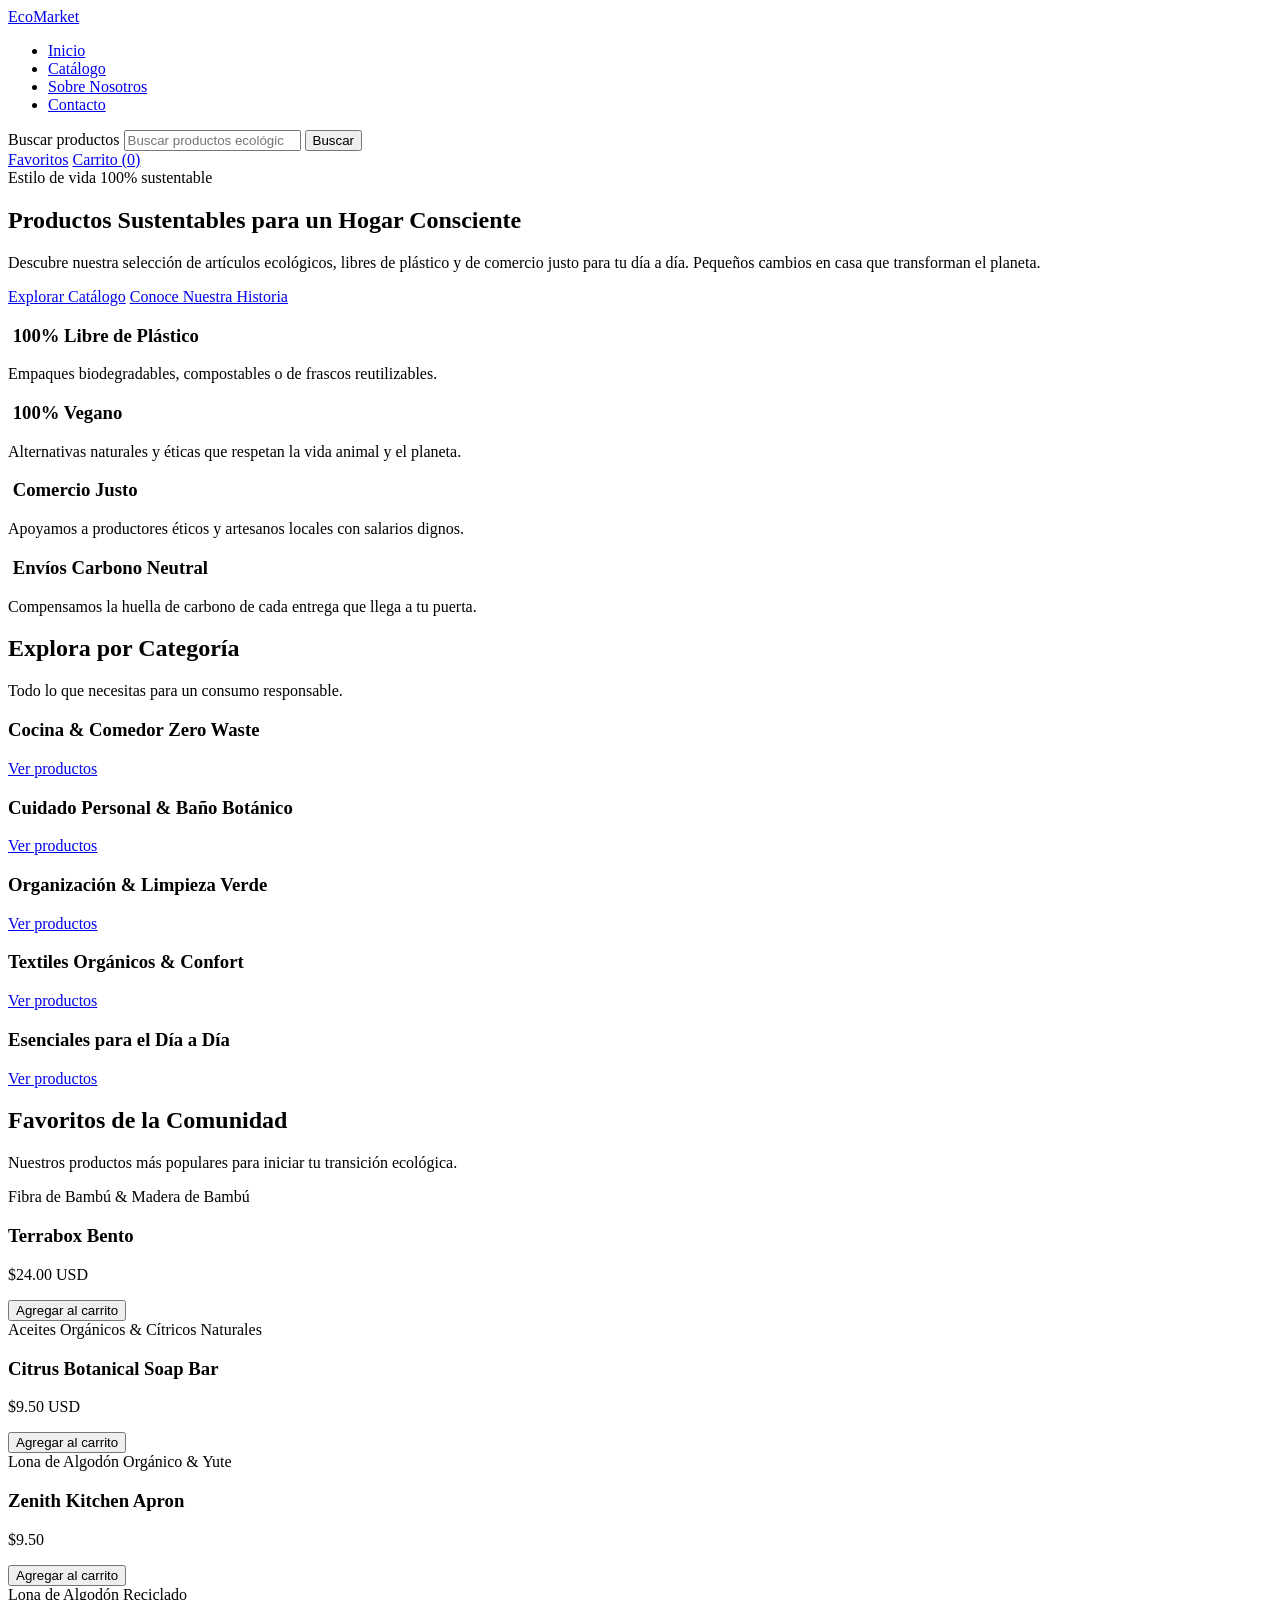
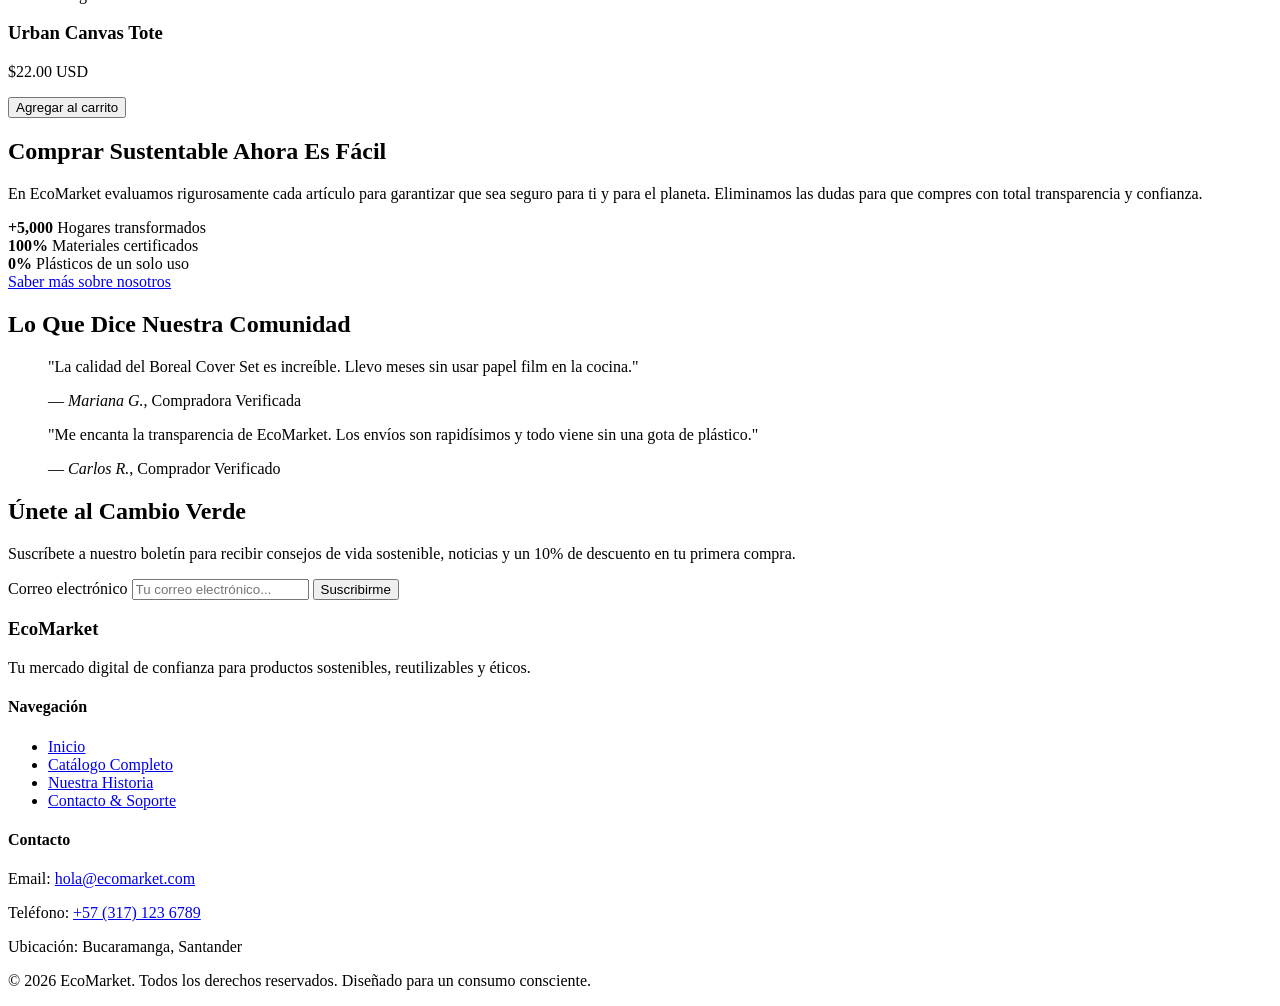
==== index.html @ df239c24 "feat: :sparkles: Estructura base de index Organización de la infromación dentro de la pagina princip" ====
<!DOCTYPE html>
<html lang="es">
<head>
  <meta charset="UTF-8">
  <meta name="viewport" content="width=device-width, initial-scale=1.0">
  <title>EcoMarket | Mercado Digital de Productos Sustentables</title>
</head>
<body>

  <header>
    <a href="#" class="logo">EcoMarket</a>
    
    <nav aria-label="Navegación principal">
      <ul>
        <li><a href="index.html">Inicio</a></li>
        <li><a href="../EcoMarket/views/productos.html">Catálogo</a></li>
        <li><a href="../EcoMarket/views/sobre-nosotros.html">Sobre Nosotros</a></li>
        <li><a href="../EcoMarket/views/contacto.html">Contacto</a></li>
      </ul>
    </nav>


    <form role="search" action="/buscar" method="get">
      <label for="search-input" class="visually-hidden">Buscar productos</label>
      <input 
        type="search" 
        id="search-input" 
        name="q" 
        placeholder="Buscar productos ecológicos, materiales, marcas..." 
        required
      >
      <button type="submit">Buscar</button>
    </form>


    <div class="user-actions">
      <a href="#favoritos">Favoritos</a>
      <a href="#carrito" aria-label="Carrito de compras con 0 artículos">Carrito (0)</a>
    </div>
  </header>


  <main id="inicio">

    <section class="hero">
      <span class="badge">Estilo de vida 100% sustentable</span>
      <h1>Productos Sustentables para un Hogar Consciente</h1>
      <p>
        Descubre nuestra selección de artículos ecológicos, libres de plástico y de comercio justo para tu día a día. 
        Pequeños cambios en casa que transforman el planeta.
      </p>
      <div class="hero-buttons">
        <a href="../EcoMarket/views/productos.html" class="btn btn-primary">Explorar Catálogo</a>
        <a href="../EcoMarket/views/sobre-nosotros.html" class="btn btn-secondary">Conoce Nuestra Historia</a>
      </div>
    </section>

    <section class="benefits" aria-label="Beneficios Ecológicos">
      <div class="benefit-item">
        <h3>
            <img src="../EcoMarket/img/icons/boton1.svg" alt="" class="icon">
            100% Libre de Plástico
        </h3>
        <p>Empaques biodegradables, compostables o de frascos reutilizables.</p>
      </div>

        <h3>
            <img src="../EcoMarket/img/icons/boton2.svg" alt="" class="icon">
            100% Vegano
        </h3>
        <p>Alternativas naturales y éticas que respetan la vida animal y el planeta.</p>
      </div>

      <div class="benefit-item">
        <h3>
            <img src="../EcoMarket/img/icons/boton3.svg" alt="" class="icon">
            Comercio Justo
        </h3>
        <p>Apoyamos a productores éticos y artesanos locales con salarios dignos.</p>
      </div>

      <div class="benefit-item">
        <h3>
            <img src="../EcoMarket/img/icons/boton4.svg" alt="" class="icon">
            Envíos Carbono Neutral
        </h3>
        <p>Compensamos la huella de carbono de cada entrega que llega a tu puerta.</p>
      </div>

    </section>


    <section id="catalogo" class="categories">
      <h2>Explora por Categoría</h2>
      <p>Todo lo que necesitas para un consumo responsable.</p>
      
      <div class="category-grid">
        <article class="category-card">
          <h3>Cocina &amp; Comedor Zero Waste</h3>
          <a href="#cocina">Ver productos</a>
        </article>

        <article class="category-card">
          <h3>Cuidado Personal &amp; Baño Botánico</h3>
          <a href="#cuidado-personal">Ver productos</a>
        </article>

        <article class="category-card">
          <h3>Organización &amp; Limpieza Verde</h3>
          <a href="#limpieza">Ver productos</a>
        </article>

        <article class="category-card">
          <h3>Textiles Orgánicos &amp; Confort</h3>
          <a href="#textiles">Ver productos</a>
        </article>

        <article class="category-card">
          <h3>Esenciales para el Día a Día</h3>
          <a href="#esenciales">Ver productos</a>
        </article>
      </div>
    </section>


    <section class="featured-products">
      <h2>Favoritos de la Comunidad</h2>
      <p>Nuestros productos más populares para iniciar tu transición ecológica.</p>

      <div class="product-grid">
        <!-- Producto 1 -->
        <article class="product-card">
          <span class="product-badge">Fibra de Bambú &amp; Madera de Bambú</span>
          <h3>Terrabox Bento</h3>
          <p class="price">$24.00 USD</p>
          <button type="button">Agregar al carrito</button>
        </article>

        <!-- Producto 2 -->
        <article class="product-card">
          <span class="product-badge">Aceites Orgánicos &amp; Cítricos Naturales</span>
          <h3>Citrus Botanical Soap Bar</h3>
          <p class="price">$9.50 USD</p>
          <button type="button">Agregar al carrito</button>
        </article>

        <!-- Producto 3 -->
        <article class="product-card">
          <span class="product-badge">Lona de Algodón Orgánico &amp; Yute</span>
          <h3>Zenith Kitchen Apron</h3>
          <p class="price">$9.50</p>
          <button type="button">Agregar al carrito</button>
        </article>

        <!-- Producto 4 -->
        <article class="product-card">
          <span class="product-badge">Lona de Algodón Reciclado</span>
          <h3>Urban Canvas Tote</h3>
          <p class="price">$22.00 USD</p>
          <button type="button">Agregar al carrito</button>
        </article>
      </div>
    </section>


    <section id="sobre-nosotros" class="about-brand">
      <h2>Comprar Sustentable Ahora Es Fácil</h2>
      <p>
        En EcoMarket evaluamos rigurosamente cada artículo para garantizar que sea seguro para ti y para el planeta. 
        Eliminamos las dudas para que compres con total transparencia y confianza.
      </p>

      <div class="stats-grid">
        <div class="stat-item">
          <strong class="stat-number">+5,000</strong>
          <span class="stat-label">Hogares transformados</span>
        </div>
        <div class="stat-item">
          <strong class="stat-number">100%</strong>
          <span class="stat-label">Materiales certificados</span>
        </div>
        <div class="stat-item">
          <strong class="stat-number">0%</strong>
          <span class="stat-label">Plásticos de un solo uso</span>
        </div>
      </div>

      <a href="#historia-completa" class="btn">Saber más sobre nosotros</a>
    </section>


    <section class="testimonials">
      <h2>Lo Que Dice Nuestra Comunidad</h2>

      <div class="testimonials-grid">
        <blockquote class="testimonial-card">
          <p>"La calidad del Boreal Cover Set es increíble. Llevo meses sin usar papel film en la cocina."</p>
          <footer>— <cite>Mariana G.</cite>, Compradora Verificada</footer>
        </blockquote>

        <blockquote class="testimonial-card">
          <p>"Me encanta la transparencia de EcoMarket. Los envíos son rapidísimos y todo viene sin una gota de plástico."</p>
          <footer>— <cite>Carlos R.</cite>, Comprador Verificado</footer>
        </blockquote>
      </div>
    </section>


    <section class="newsletter">
      <h2>Únete al Cambio Verde</h2>
      <p>Suscríbete a nuestro boletín para recibir consejos de vida sostenible, noticias y un 10% de descuento en tu primera compra.</p>

      <form action="/subscribe" method="post">
        <label for="newsletter-email" class="visually-hidden">Correo electrónico</label>
        <input 
          type="email" 
          id="newsletter-email" 
          name="email" 
          placeholder="Tu correo electrónico..." 
          required
        >
        <button type="submit">Suscribirme</button>
      </form>
    </section>

  </main>


  <footer id="contacto">
    <div class="footer-columns">
      

      <div class="footer-col">
        <h3>EcoMarket</h3>
        <p>Tu mercado digital de confianza para productos sostenibles, reutilizables y éticos.</p>
      </div>


      <div class="footer-col">
        <h4>Navegación</h4>
        <ul>
          <li><a href="index.html">Inicio</a></li>
          <li><a href="../EcoMarket/views/productos.html">Catálogo Completo</a></li>
          <li><a href="../EcoMarket/views/sobre-nosotros.html">Nuestra Historia</a></li>
          <li><a href="../EcoMarket/views/contacto.html">Contacto &amp; Soporte</a></li>
        </ul>
      </div>


      <div class="footer-col">
        <h4>Contacto</h4>
        <p>Email: <a href="mailto:hola@ecomarket.com">hola@ecomarket.com</a></p>
        <p>Teléfono: <a href="tel:+525512345678">+57 (317) 123 6789</a></p>
        <p>Ubicación: Bucaramanga, Santander</p>
      </div>

    </div>

    <div class="footer-bottom">
      <p>&copy; 2026 EcoMarket. Todos los derechos reservados. Diseñado para un consumo consciente.</p>
    </div>
  </footer>

</body>
</html>
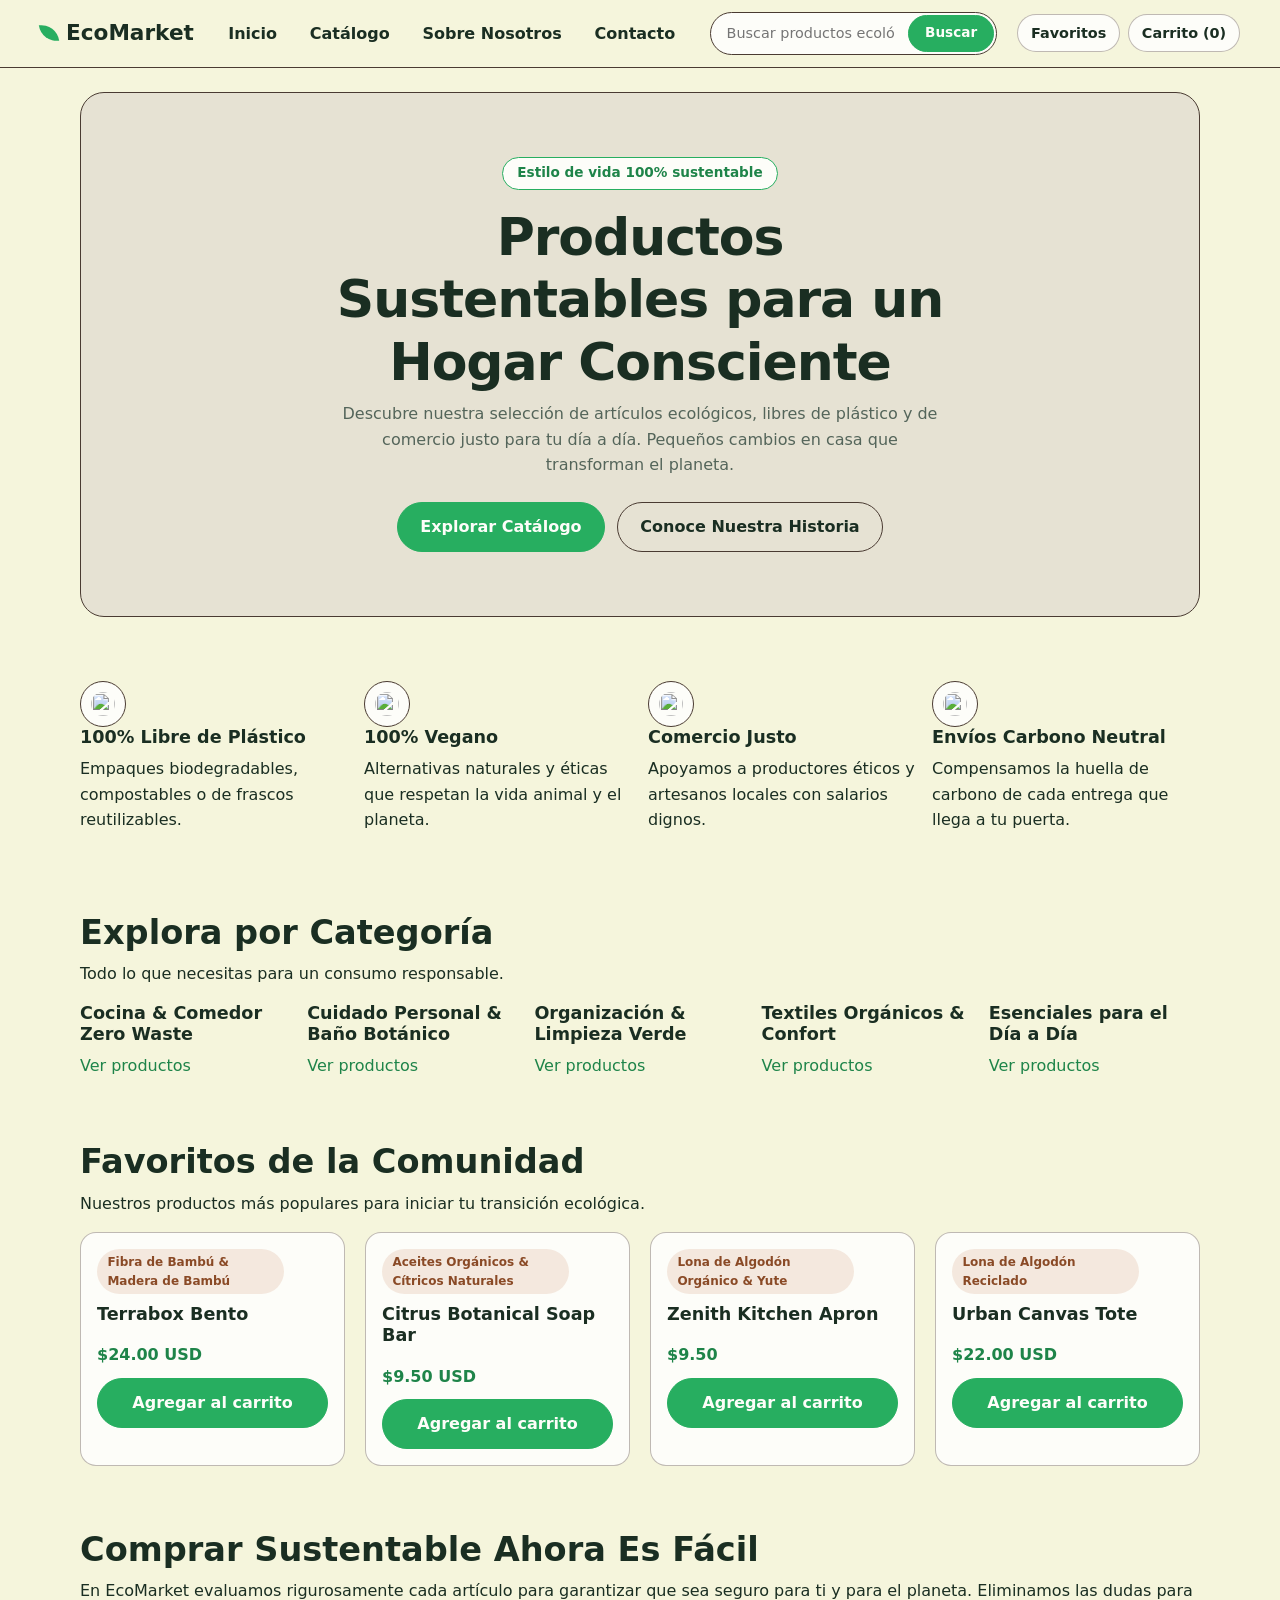
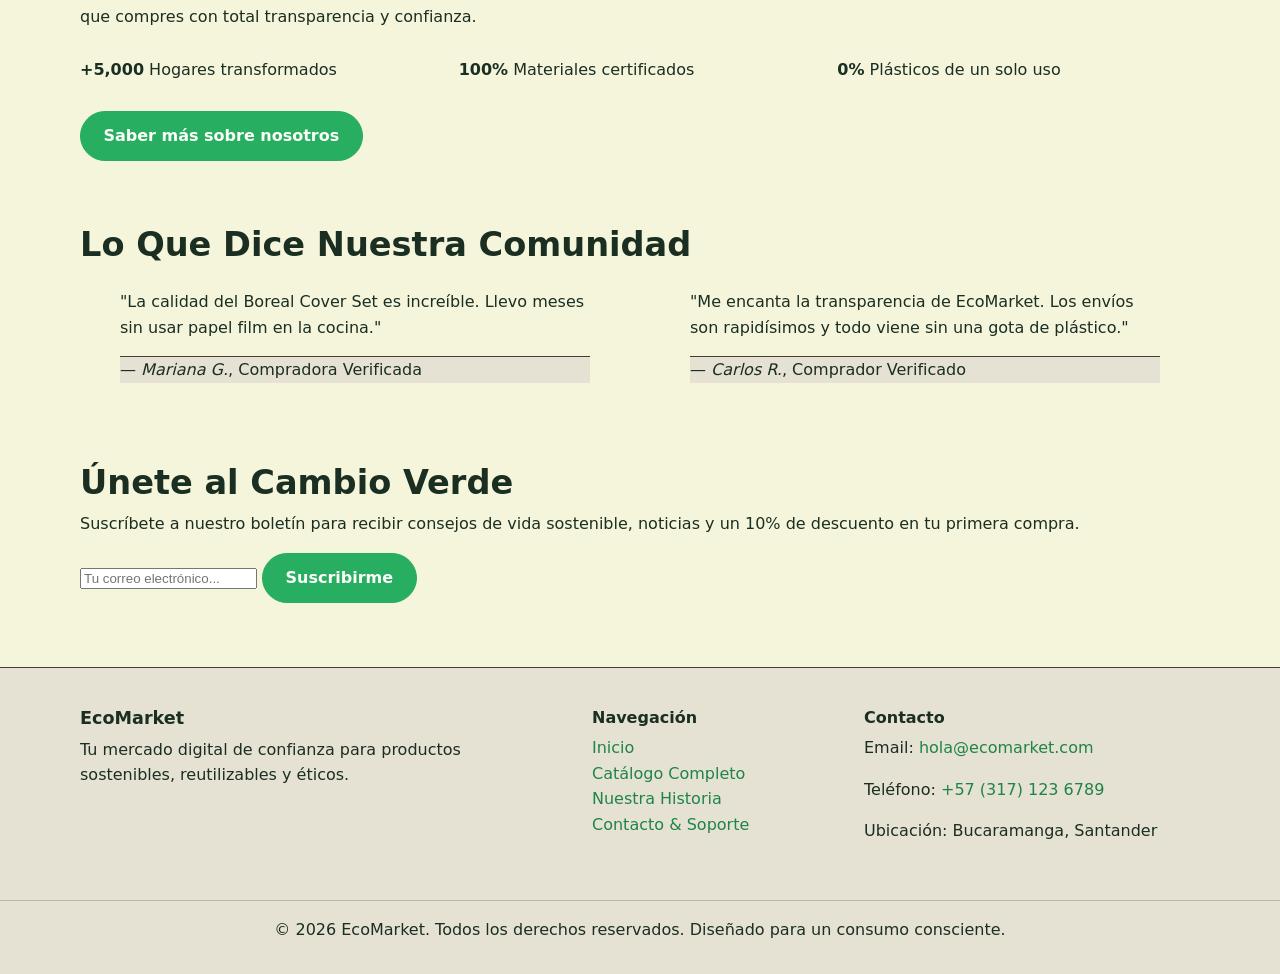
==== commit f92a71b2: "feat: :art: Estilo base de los css" ====
--- a/index.html
+++ b/index.html
@@ -4,6 +4,10 @@
   <meta charset="UTF-8">
   <meta name="viewport" content="width=device-width, initial-scale=1.0">
   <title>EcoMarket | Mercado Digital de Productos Sustentables</title>
+  <link rel="stylesheet" href="css/main.css">
+  <link rel="stylesheet" href="css/components.css">
+  <link rel="stylesheet" href="css/layout.css">
+  <link rel="stylesheet" href="css/animations.css">
 </head>
 <body>
 
@@ -34,8 +38,8 @@
 
 
     <div class="user-actions">
-      <a href="#favoritos">Favoritos</a>
-      <a href="#carrito" aria-label="Carrito de compras con 0 artículos">Carrito (0)</a>
+      <a href="../EcoMarket/img/icons/heart.svg">Favoritos</a>
+      <a href="../EcoMarket/img/icons/cart.svg" aria-label="Carrito de compras con 0 artículos">Carrito (0)</a>
     </div>
   </header>
 
@@ -64,6 +68,7 @@
         <p>Empaques biodegradables, compostables o de frascos reutilizables.</p>
       </div>
 
+      <div class="benefit-item">
         <h3>
             <img src="../EcoMarket/img/icons/boton2.svg" alt="" class="icon">
             100% Vegano
--- a/css/main.css
+++ b/css/main.css
@@ -0,0 +1,99 @@
+/* ==========================================================================
+   EcoMarket — main.css (Variables, reset y reglas globales por página)
+   ========================================================================== */
+
+:root {
+  --green: #27ae60;
+  --green-dark: #1e8449;
+  --emerald: #2ecc71;
+  --bg: #f5f5dc;
+  --card: #fdfdf9;
+  --sand: #e6e2d3;
+  --terracotta: #c06c3d;
+  --terracotta-ink: #8a4a26;
+  --cacao: #4a3b32;
+  --ink: #1a2e22;
+  --muted: #54655a;
+
+  --line: 1.5px solid rgba(74, 59, 50, 0.35);
+  --line-strong: 1.5px solid var(--cacao);
+  --radius: 16px;
+  --radius-lg: 24px;
+  --gutter: clamp(1rem, 4vw, 2.5rem);
+  --maxw: 1200px;
+}
+
+*, *::before, *::after { box-sizing: border-box; }
+
+body {
+  margin: 0;
+  background: var(--bg);
+  color: var(--ink);
+  font-family: "Nunito", "Segoe UI", system-ui, -apple-system, sans-serif;
+  font-size: 1rem;
+  line-height: 1.6;
+  -webkit-font-smoothing: antialiased;
+}
+
+img { max-width: 100%; height: auto; display: block; }
+
+h1, h2, h3, h4 { margin: 0 0 0.5rem; line-height: 1.2; font-weight: 800; color: var(--ink); }
+h1 { font-size: clamp(2rem, 5vw, 3.25rem); letter-spacing: -0.02em; }
+h2 { font-size: clamp(1.5rem, 3vw, 2.1rem); }
+h3 { font-size: 1.1rem; }
+h4 { font-size: 1rem; }
+
+p { margin: 0 0 1rem; }
+ul { margin: 0; padding: 0; list-style: none; }
+
+a { color: var(--green-dark); text-decoration: none; }
+a:hover { color: var(--ink); }
+
+:focus-visible {
+  outline: 3px solid var(--green-dark);
+  outline-offset: 2px;
+}
+
+.visually-hidden {
+  position: absolute !important;
+  width: 1px; height: 1px;
+  margin: -1px; padding: 0;
+  overflow: hidden;
+  clip: rect(0 0 0 0);
+  white-space: nowrap;
+  border: 0;
+}
+
+/* Reglas por vista mediante :has() */
+main:has(.hero) .hero h1 { max-width: 18ch; margin-inline: auto; }
+main:has(.catalog-container) .hero-catalog { padding-block: clamp(1.75rem, 4vw, 3rem); text-align: left; }
+main:has(.catalog-container) .hero-catalog p { margin-inline: 0; }
+main:has(.hero-about) .hero-about h1 { max-width: 20ch; margin-inline: auto; }
+
+main:has(.contact-form-section) {
+  display: grid;
+  grid-template-columns: minmax(0, 1.1fr) minmax(0, 0.9fr);
+  grid-template-areas:
+    "hero hero"
+    "form info"
+    "faq  faq";
+  column-gap: clamp(1.5rem, 4vw, 3rem);
+  row-gap: clamp(2.5rem, 6vw, 4rem);
+  align-items: start;
+}
+main:has(.contact-form-section) > .hero-contact { grid-area: hero; }
+main:has(.contact-form-section) > .contact-form-section { grid-area: form; text-align: left; margin: 0; max-width: none; }
+main:has(.contact-form-section) > .contact-channels { grid-area: info; }
+main:has(.contact-form-section) > .faq-section { grid-area: faq; }
+main:has(.contact-form-section) .channels-grid { grid-template-columns: 1fr; }
+
+@media (max-width: 900px) {
+  main:has(.contact-form-section) {
+    grid-template-columns: minmax(0, 1fr);
+    grid-template-areas:
+      "hero"
+      "form"
+      "info"
+      "faq";
+  }
+}
--- a/css/components.css
+++ b/css/components.css
@@ -0,0 +1,249 @@
+/* ==========================================================================
+   EcoMarket — components.css (Componentes, tarjetas, imágenes e iconos)
+   ========================================================================== */
+
+/* Íconos circulares */
+.icon {
+  box-sizing: content-box;
+  width: 24px;
+  height: 24px;
+  padding: 10px;
+  border: var(--line-strong);
+  border-radius: 50%;
+  background: var(--card);
+  flex-shrink: 0;
+  object-fit: contain;
+}
+
+/* Botones y Badges */
+.btn,
+.btn-add,
+.product-card > button:not(.favorite-btn),
+form button[type="submit"] {
+  display: inline-flex;
+  align-items: center;
+  justify-content: center;
+  gap: 0.5rem;
+  padding: 0.7rem 1.4rem;
+  border: 1.5px solid var(--green);
+  border-radius: 999px;
+  background: var(--green);
+  color: var(--card);
+  font: inherit;
+  font-weight: 700;
+  cursor: pointer;
+}
+
+.btn:hover,
+.btn-add:hover,
+.product-card > button:not(.favorite-btn):hover,
+form button[type="submit"]:hover {
+  background: var(--green-dark);
+  border-color: var(--green-dark);
+  color: var(--card);
+}
+
+.btn-secondary {
+  background: transparent;
+  border: var(--line-strong);
+  color: var(--ink);
+}
+.btn-secondary:hover {
+  background: var(--sand);
+  border-color: var(--cacao);
+}
+
+.badge {
+  display: inline-block;
+  margin-bottom: 1rem;
+  padding: 0.3rem 0.9rem;
+  border: 1.5px solid var(--green);
+  border-radius: 999px;
+  background: var(--card);
+  color: var(--green-dark);
+  font-size: 0.85rem;
+  font-weight: 700;
+}
+
+/* Header */
+header {
+  position: sticky;
+  top: 0;
+  z-index: 50;
+  display: flex;
+  align-items: center;
+  gap: 1.25rem;
+  padding: 0.75rem var(--gutter);
+  background: var(--bg);
+  border-bottom: var(--line-strong);
+}
+
+.logo {
+  display: inline-flex;
+  align-items: center;
+  gap: 0.5rem;
+  font-size: 1.35rem;
+  font-weight: 800;
+  color: var(--ink);
+}
+.logo::before {
+  content: "";
+  width: 18px;
+  height: 18px;
+  background: var(--green);
+  border-radius: 0 100% 0 100%;
+  transform: rotate(-8deg);
+}
+
+nav ul { display: flex; gap: 0.25rem; }
+nav a {
+  display: block;
+  padding: 0.4rem 0.9rem;
+  border-radius: 999px;
+  color: var(--ink);
+  font-weight: 600;
+  white-space: nowrap;
+}
+nav a:hover { background: var(--sand); }
+
+header form[role="search"] {
+  display: flex;
+  flex: 1;
+  max-width: 380px;
+  margin-left: auto;
+  position: relative;
+}
+header form[role="search"] input {
+  width: 100%;
+  padding: 0.55rem 5.5rem 0.55rem 1rem;
+  border: var(--line-strong);
+  border-radius: 999px;
+  background: var(--card);
+  color: var(--ink);
+  font: inherit;
+  font-size: 0.9rem;
+}
+header form[role="search"] button {
+  position: absolute;
+  top: 3px; right: 3px; bottom: 3px;
+  padding: 0 1rem;
+  font-size: 0.85rem;
+}
+
+.user-actions { display: flex; align-items: center; gap: 0.5rem; }
+.user-actions a {
+  padding: 0.4rem 0.8rem;
+  border: var(--line);
+  border-radius: 999px;
+  background: var(--card);
+  color: var(--ink);
+  font-size: 0.9rem;
+  font-weight: 700;
+  white-space: nowrap;
+}
+
+/* Heros */
+.hero, .hero-contact, .hero-about, .hero-catalog {
+  padding: clamp(2.5rem, 7vw, 4rem) clamp(1.25rem, 5vw, 3rem);
+  text-align: center;
+  background-color: var(--sand);
+  border: var(--line-strong);
+  border-radius: var(--radius-lg);
+}
+.hero p, .hero-contact p, .hero-about p, .hero-catalog p {
+  max-width: 60ch;
+  margin-inline: auto;
+  color: var(--muted);
+}
+
+/* Tarjetas de Producto */
+.product-card {
+  position: relative;
+  display: flex;
+  flex-direction: column;
+  gap: 0.6rem;
+  padding: 1rem;
+  background: var(--card);
+  border: var(--line);
+  border-radius: var(--radius);
+}
+.product-card:hover { border-color: var(--cacao); }
+
+.product-badge {
+  align-self: flex-start;
+  max-width: calc(100% - 2.75rem);
+  padding: 0.2rem 0.65rem;
+  border-radius: 999px;
+  background: rgba(192, 108, 61, 0.14);
+  color: var(--terracotta-ink);
+  font-size: 0.75rem;
+  font-weight: 700;
+}
+
+.price { margin: 0; font-weight: 800; color: var(--green-dark); }
+
+.product-img-wrapper {
+  aspect-ratio: 1 / 1;
+  overflow: hidden;
+  background: var(--sand);
+  border: var(--line);
+  border-radius: 12px;
+}
+.product-img-wrapper img { width: 100%; height: 100%; object-fit: cover; }
+
+.product-card-footer {
+  display: flex;
+  align-items: center;
+  justify-content: space-between;
+  gap: 0.5rem;
+  margin-top: auto;
+}
+
+.favorite-btn {
+  position: absolute;
+  top: 0.75rem; right: 0.75rem;
+  z-index: 2;
+  display: grid;
+  place-items: center;
+  width: 36px; height: 36px;
+  padding: 0;
+  background: var(--card);
+  border: var(--line-strong);
+  border-radius: 50%;
+  cursor: pointer;
+}
+.favorite-btn img { width: 18px; height: 18px; }
+
+/* Filtros y Formularios */
+.filter-group {
+  padding: 1.1rem;
+  background: var(--card);
+  border: var(--line);
+  border-radius: var(--radius);
+}
+.filter-list { display: flex; flex-direction: column; gap: 0.5rem; }
+.filter-list label { display: flex; align-items: flex-start; gap: 0.6rem; font-size: 0.9rem; cursor: pointer; }
+
+.contact-form {
+  display: flex;
+  flex-direction: column;
+  gap: 1.1rem;
+  padding: clamp(1.25rem, 4vw, 2rem);
+  background: var(--card);
+  border: var(--line-strong);
+  border-radius: var(--radius-lg);
+}
+.form-group { display: flex; flex-direction: column; gap: 0.35rem; }
+.form-group input, .form-group select, .form-group textarea {
+  width: 100%;
+  padding: 0.7rem 1rem;
+  border: var(--line-strong);
+  border-radius: 12px;
+  background: var(--bg);
+  color: var(--ink);
+  font: inherit;
+}
+
+/* Footer */
+footer { background: var(--sand); border-top: var(--line-strong); }
+.footer-bottom { padding: 1rem var(--gutter); text-align: center; border-top: 1.5px solid rgba(74, 59, 50, 0.25); }
--- a/css/layout.css
+++ b/css/layout.css
@@ -0,0 +1,93 @@
+/* ==========================================================================
+   EcoMarket — layout.css (Estructura de cuadrículas y responsive)
+   ========================================================================== */
+
+main {
+  max-width: var(--maxw);
+  margin: 0 auto;
+  padding: 1.5rem var(--gutter) clamp(2.5rem, 6vw, 4rem);
+  display: flex;
+  flex-direction: column;
+  gap: clamp(2.5rem, 6vw, 4rem);
+}
+
+.hero-buttons, .cta-buttons {
+  display: flex;
+  flex-wrap: wrap;
+  justify-content: center;
+  gap: 0.75rem;
+  margin-top: 1.5rem;
+}
+
+.benefits, .pillars-grid {
+  display: grid;
+  grid-template-columns: repeat(4, 1fr);
+  gap: 1rem;
+}
+
+.category-grid {
+  display: grid;
+  grid-template-columns: repeat(auto-fit, minmax(190px, 1fr));
+  gap: 1rem;
+}
+
+.product-grid { display: grid; grid-template-columns: repeat(4, 1fr); gap: 1.25rem; }
+.products-grid { display: grid; grid-template-columns: repeat(auto-fill, minmax(220px, 1fr)); gap: 1.25rem; }
+
+.stats-grid { display: grid; grid-template-columns: repeat(3, 1fr); gap: 1rem; margin: 1.75rem 0; }
+.mission-vision-grid { display: grid; grid-template-columns: 1fr 1fr; gap: 1.25rem; }
+.testimonials-grid { display: grid; grid-template-columns: repeat(2, 1fr); gap: 1.25rem; }
+.channels-grid { display: grid; grid-template-columns: repeat(3, 1fr); gap: 1.25rem; }
+
+.catalog-container {
+  display: grid;
+  grid-template-columns: 270px 1fr;
+  gap: 2rem;
+  align-items: start;
+}
+
+.catalog-filters {
+  position: sticky;
+  top: 5.5rem;
+  display: flex;
+  flex-direction: column;
+  gap: 1rem;
+}
+
+.results-header {
+  display: flex;
+  align-items: center;
+  justify-content: space-between;
+  gap: 0.75rem;
+  margin-bottom: 1.25rem;
+}
+
+.footer-columns {
+  display: grid;
+  grid-template-columns: 2fr 1fr 1.4fr;
+  gap: 2rem;
+  max-width: var(--maxw);
+  margin: 0 auto;
+  padding: 2.5rem var(--gutter);
+}
+
+/* Breakpoints Responsive */
+@media (max-width: 1000px) {
+  .product-grid, .benefits, .pillars-grid { grid-template-columns: repeat(2, 1fr); }
+  .catalog-container { grid-template-columns: 1fr; }
+  .catalog-filters { position: static; }
+}
+
+@media (max-width: 768px) {
+  header { flex-wrap: wrap; }
+  header form[role="search"] { order: 3; flex: 1 1 100%; max-width: none; }
+  nav { order: 4; flex: 1 1 100%; overflow-x: auto; }
+  
+  .channels-grid, .mission-vision-grid, .testimonials-grid { grid-template-columns: 1fr; }
+  .footer-columns { grid-template-columns: 1fr; }
+}
+
+@media (max-width: 560px) {
+  .products-grid { grid-template-columns: repeat(2, 1fr); gap: 0.75rem; }
+  .stats-grid { grid-template-columns: 1fr; }
+}
--- a/css/animations.css
+++ b/css/animations.css
@@ -0,0 +1,18 @@
+/* ==========================================================================
+   EcoMarket — animations.css (Transiciones)
+   ========================================================================== */
+
+html { scroll-behavior: smooth; }
+
+.btn, .btn-add, .product-card, .category-card {
+  transition: background-color 0.15s ease, border-color 0.15s ease, transform 0.15s ease;
+}
+
+.product-card:hover {
+  transform: translateY(-2px);
+}
+
+@media (prefers-reduced-motion: reduce) {
+  html { scroll-behavior: auto; }
+  * { transition: none !important; }
+}
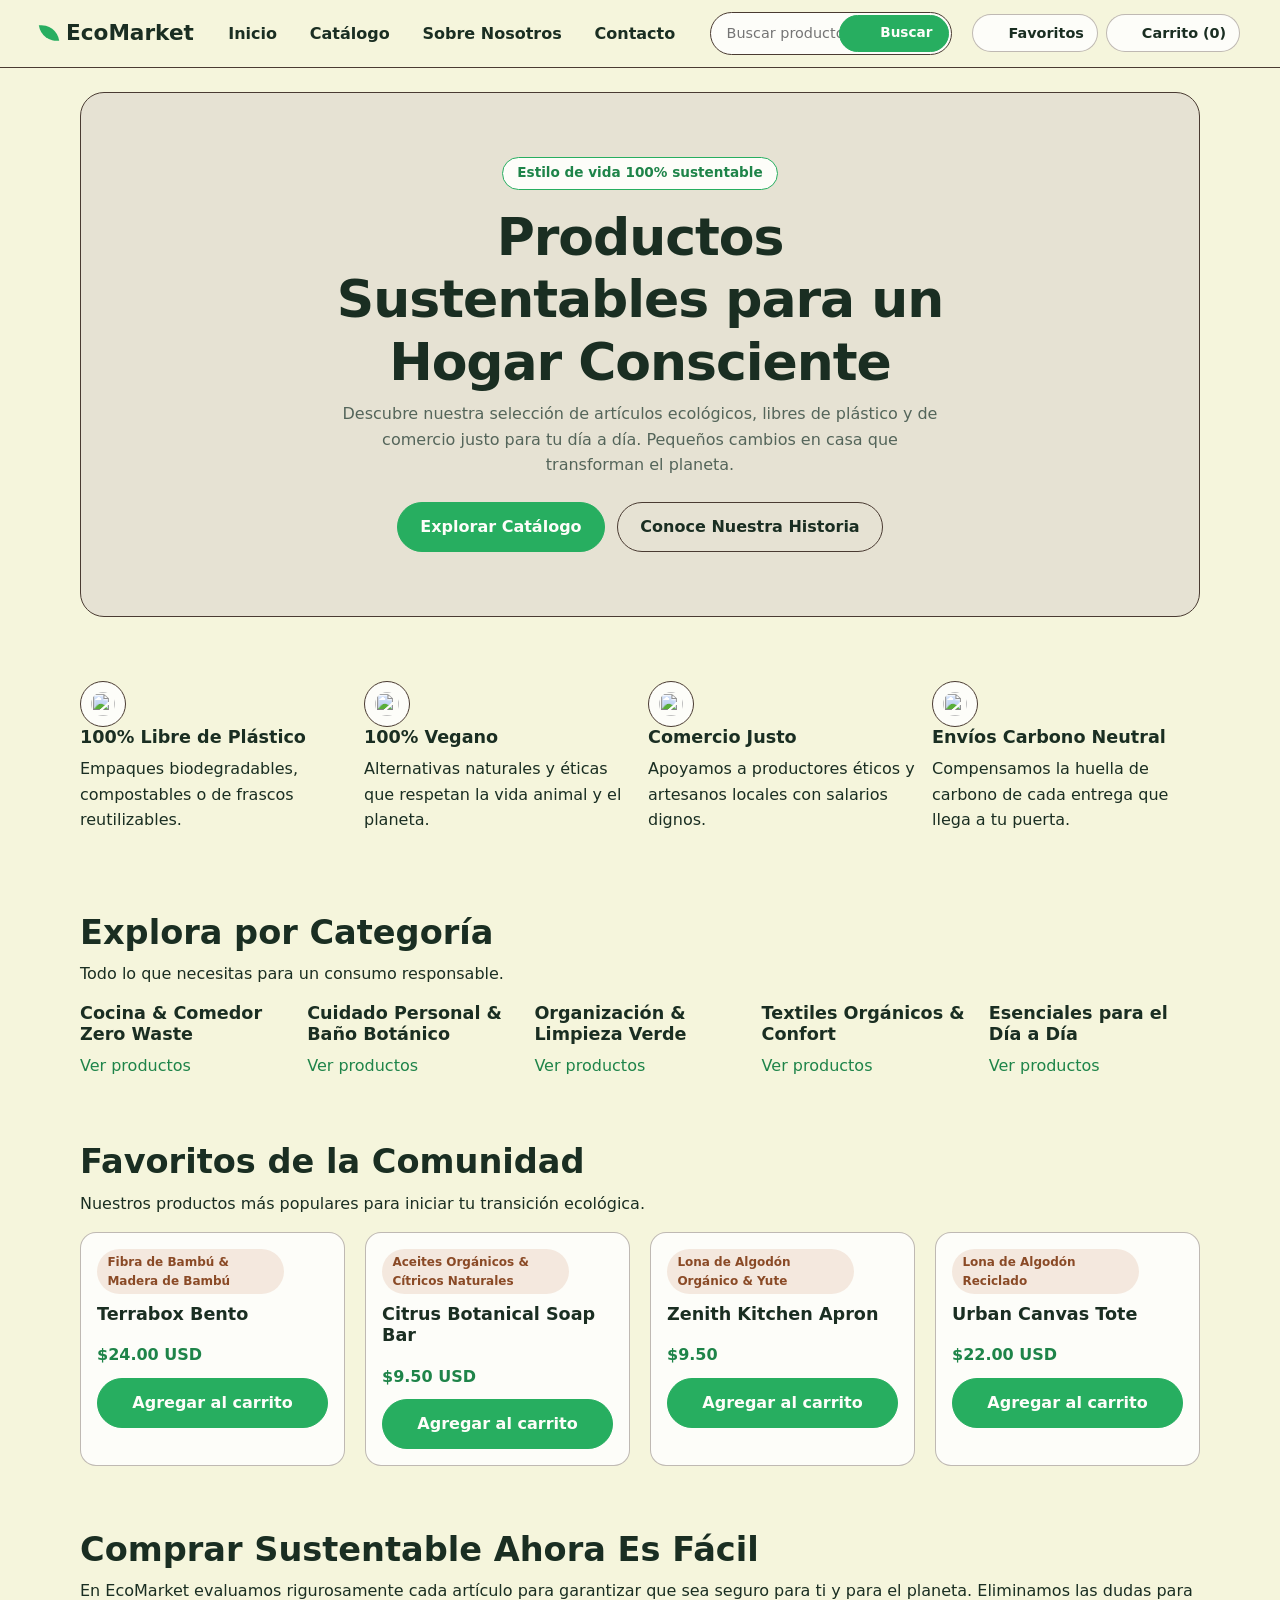
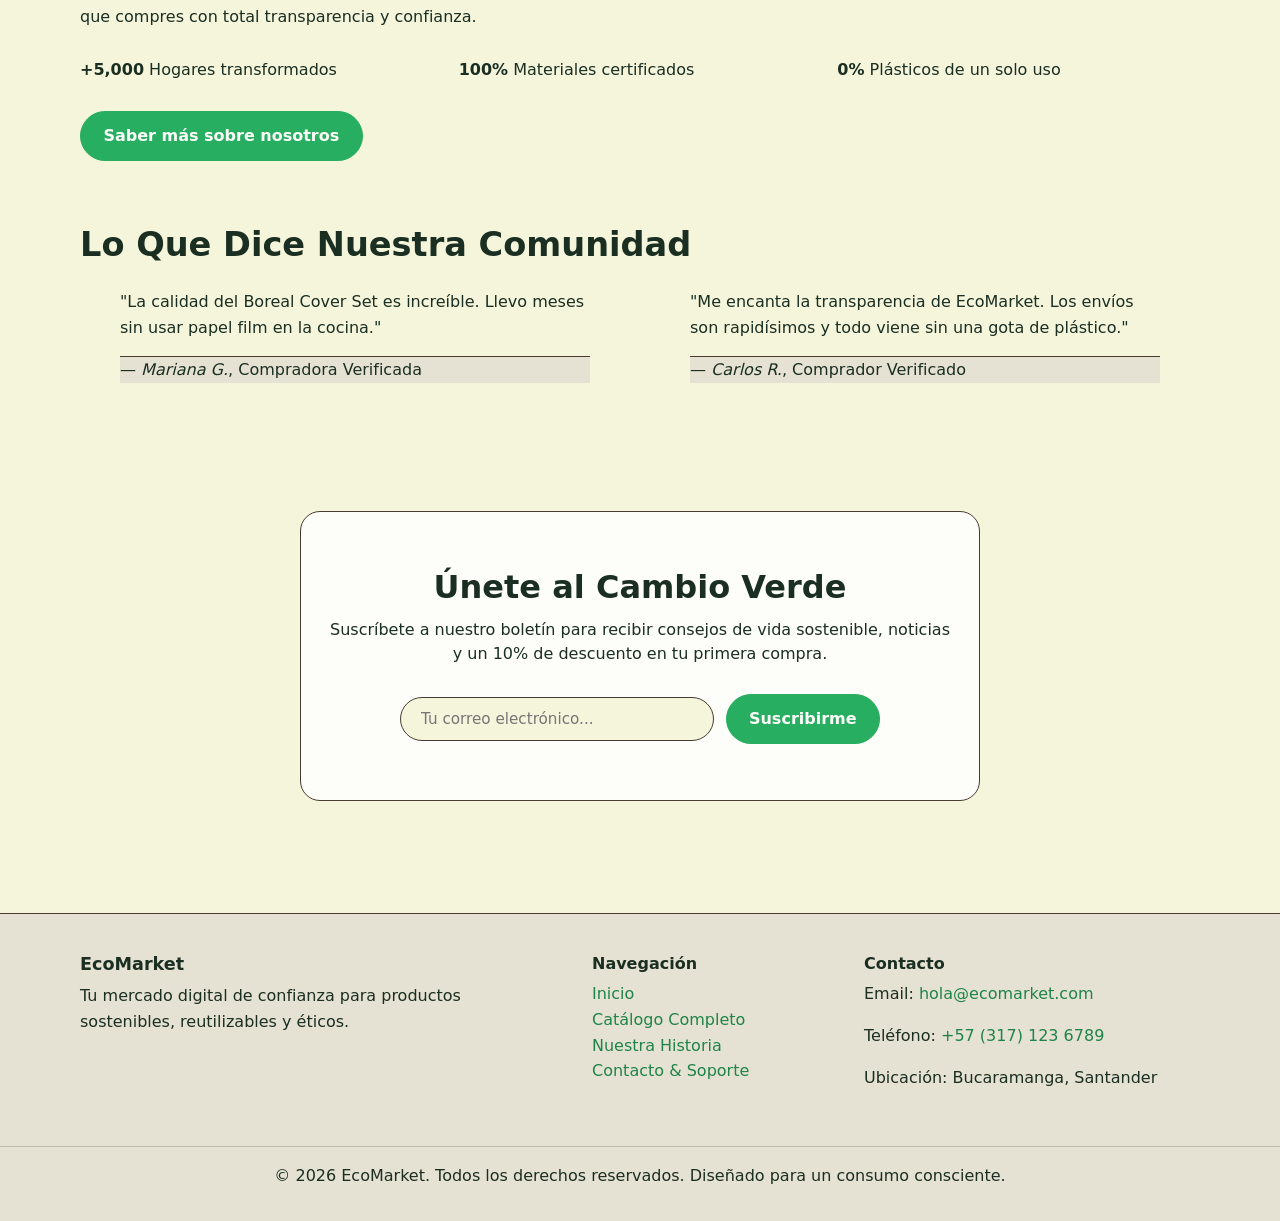
==== commit 0bb9deb7: "feat: :construction: Acomodando el html y sus clases para buena apliaccione en el CSS" ====
--- a/index.html
+++ b/index.html
@@ -24,24 +24,33 @@
     </nav>
 
 
-    <form role="search" action="/buscar" method="get">
-      <label for="search-input" class="visually-hidden">Buscar productos</label>
+<form role="search" action="..." method="get" class="header-search">
+    <div class="search-input-wrapper">
       <input 
         type="search" 
         id="search-input" 
         name="q" 
-        placeholder="Buscar productos ecológicos, materiales, marcas..." 
+        placeholder="Buscar productos ecológicos..." 
         required
       >
-      <button type="submit">Buscar</button>
-    </form>
-
-
-    <div class="user-actions">
-      <a href="../EcoMarket/img/icons/heart.svg">Favoritos</a>
-      <a href="../EcoMarket/img/icons/cart.svg" aria-label="Carrito de compras con 0 artículos">Carrito (0)</a>
+      <button type="submit" aria-label="Buscar">
+        <img src="../EcoMarket/img/icons/search.svg" alt="" class="btn-icon-sm">
+        <span>Buscar</span>
+      </button>
     </div>
-  </header>
+  </form>
+
+  <div class="user-actions">
+    <a href="#favoritos" class="user-btn">
+      <img src="../EcoMarket/img/icons/borderstar.svg" alt="" class="btn-icon-sm">
+      <span>Favoritos</span>
+    </a>
+    <a href="#carrito" class="user-btn" aria-label="Carrito de compras con 0 artículos">
+      <img src="../EcoMarket/img/icons/cart.svg" alt="" class="btn-icon-sm">
+      <span>Carrito (0)</span>
+    </a>
+  </div>
+</header>
 
 
   <main id="inicio">
@@ -211,22 +220,20 @@
     </section>
 
 
-    <section class="newsletter">
+    <section class="newsletter-section">
       <h2>Únete al Cambio Verde</h2>
       <p>Suscríbete a nuestro boletín para recibir consejos de vida sostenible, noticias y un 10% de descuento en tu primera compra.</p>
-
-      <form action="/subscribe" method="post">
-        <label for="newsletter-email" class="visually-hidden">Correo electrónico</label>
-        <input 
-          type="email" 
-          id="newsletter-email" 
-          name="email" 
-          placeholder="Tu correo electrónico..." 
-          required
-        >
-        <button type="submit">Suscribirme</button>
-      </form>
-    </section>
+  
+    <form class="newsletter-form" action="#" method="post">
+      <input 
+        type="email" 
+        placeholder="Tu correo electrónico..." 
+        required 
+        aria-label="Tu correo electrónico"
+      >
+      <button type="submit">Suscribirme</button>
+    </form>
+  </section>
 
   </main>
 
--- a/css/components.css
+++ b/css/components.css
@@ -246,4 +246,115 @@
 
 /* Footer */
 footer { background: var(--sand); border-top: var(--line-strong); }
-.footer-bottom { padding: 1rem var(--gutter); text-align: center; border-top: 1.5px solid rgba(74, 59, 50, 0.25); }+.footer-bottom { padding: 1rem var(--gutter); text-align: center; border-top: 1.5px solid rgba(74, 59, 50, 0.25); }
+
+/* --- Tamaño controlado para los iconos de botones del header --- */
+.btn-icon-sm {
+  width: 16px;
+  height: 16px;
+  object-fit: contain;
+  display: inline-block;
+  vertical-align: middle;
+}
+
+/* --- Botones de usuario (Favoritos / Carrito) --- */
+.user-actions {
+  display: flex;
+  align-items: center;
+  gap: 0.5rem;
+}
+
+.user-btn {
+  display: inline-flex;
+  align-items: center;
+  gap: 0.4rem;
+  padding: 0.45rem 0.9rem;
+  border: var(--line-strong);
+  border-radius: 999px;
+  background: var(--card);
+  color: var(--ink);
+  font-size: 0.875rem;
+  font-weight: 700;
+  text-decoration: none;
+  white-space: nowrap;
+}
+
+.user-btn:hover {
+  background: var(--sand);
+  border-color: var(--green);
+}
+
+/* --- Corregir la Lupa Gigante de la Barra Lateral --- */
+.search-box {
+  position: relative;
+  width: 100%;
+}
+
+.sidebar-search-icon {
+  position: absolute;
+  top: 50%;
+  left: 0.75rem;
+  width: 18px; /* Forzamos tamaño pequeño */
+  height: 18px;
+  transform: translateY(-50%);
+  pointer-events: none;
+}
+
+.search-box input {
+  width: 100%;
+  padding: 0.55rem 0.75rem 0.55rem 2.25rem; /* Dejamos espacio para el icono */
+  border: var(--line-strong);
+  border-radius: 12px;
+  background: var(--bg);
+  color: var(--ink);
+  font: inherit;
+  font-size: 0.875rem;
+}
+
+/* --- Contenedor del ordenador --- */
+.sort-options {
+  display: flex;
+  align-items: center;
+  gap: 0.6rem;
+  font-size: 0.9rem;
+  font-weight: 700;
+  color: var(--ink);
+}
+
+/* --- Estilo personalizado del <select> --- */
+.sort-options select {
+  padding: 0.45rem 2.2rem 0.45rem 1rem;
+  border: var(--line-strong);
+  border-radius: 999px;            /* Forma de píldora redondeada */
+  background-color: var(--card);    /* Fondo claro de tarjetas */
+  color: var(--ink);
+  font-family: inherit;
+  font-size: 0.875rem;
+  font-weight: 700;
+  cursor: pointer;
+  outline: none;
+  
+  /* Quita la flecha nativa tosca del sistema operativo */
+  -webkit-appearance: none;
+  -moz-appearance: none;
+  appearance: none;
+  
+  /* Añade una flecha personalizada suave usando un SVG inline */
+  background-image: url("data:image/svg+xml;utf8,<svg xmlns='http://www.w3.org/2000/svg' width='12' height='12' viewBox='0 0 24 24' fill='none' stroke='%234a3b32' stroke-width='2.5' stroke-linecap='round' stroke-linejoin='round'><polyline points='6 9 12 15 18 9'></polyline></svg>");
+  background-repeat: no-repeat;
+  background-position: right 0.85rem center;
+  
+  transition: border-color 0.15s ease, background-color 0.15s ease;
+}
+
+/* --- Estados Hover y Focus --- */
+.sort-options select:hover {
+  background-color: var(--sand);
+  border-color: var(--green);
+}
+
+.sort-options select:focus-visible {
+  border-color: var(--green);
+  outline: 2px solid var(--green);
+  outline-offset: 1px;
+}
--- a/css/layout.css
+++ b/css/layout.css
@@ -90,4 +90,100 @@
 @media (max-width: 560px) {
   .products-grid { grid-template-columns: repeat(2, 1fr); gap: 0.75rem; }
   .stats-grid { grid-template-columns: 1fr; }
+}
+
+/* --- Estructura Principal del Catálogo (Filtros a la izq, Productos a la der) --- */
+.catalog-container {
+  display: grid;
+  grid-template-columns: 260px 1fr; /* Filtros fijos / Productos ocupan todo el resto */
+  gap: 2rem;
+  align-items: start;
+  width: 100%;
+}
+
+/* --- Cuadrícula Multicolumna de Productos (Ocupa toda la pantalla disponible) --- */
+.products-grid {
+  display: grid;
+  grid-template-columns: repeat(auto-fill, minmax(230px, 1fr)); /* Crea columnas dinámicas según el espacio */
+  gap: 1.25rem;
+  width: 100%;
+}
+
+/* Asegurar que las tarjetas de productos se adapten al contenedor */
+.product-card {
+  width: 100%;
+  box-sizing: border-box;
+}
+
+/* --- Contenedor Principal del Newsletter --- */
+.newsletter-section {
+  text-align: center;
+  padding: 3.5rem 1.5rem;
+  background-color: var(--card); /* Fondo contrastado estilo tarjeta */
+  border: var(--line-strong);
+  border-radius: 20px;
+  max-width: 680px;
+  margin: 3rem auto; /* Centrado en la página */
+}
+
+.newsletter-section h2 {
+  font-size: 2rem;
+  font-weight: 800;
+  color: var(--ink);
+  margin-bottom: 0.75rem;
+}
+
+.newsletter-section p {
+  color: var(--ink);
+  font-size: 1rem;
+  margin-bottom: 1.75rem;
+  line-height: 1.5;
+}
+
+/* --- Formulario y Caja de Entrada --- */
+.newsletter-form {
+  display: flex;
+  justify-content: center;
+  align-items: center;
+  gap: 0.75rem;
+  max-width: 480px;
+  margin: 0 auto;
+}
+
+.newsletter-form input[type="email"] {
+  flex: 1;
+  padding: 0.75rem 1.25rem;
+  border: var(--line-strong);
+  border-radius: 999px; /* Bordes totalmente redondeados estilo píldora */
+  background-color: var(--bg);
+  color: var(--ink);
+  font-family: inherit;
+  font-size: 0.95rem;
+  outline: none;
+  transition: border-color 0.2s ease, box-shadow 0.2s ease;
+}
+
+.newsletter-form input[type="email"]:focus {
+  border-color: var(--green);
+  box-shadow: 0 0 0 3px rgba(46, 204, 113, 0.2);
+}
+
+/* --- Botón "Suscribirme" --- */
+.newsletter-form button {
+  padding: 0.75rem 1.75rem;
+  border: none;
+  border-radius: 999px;
+  background-color: var(--green);
+  color: #ffffff;
+  font-family: inherit;
+  font-size: 0.95rem;
+  font-weight: 700;
+  cursor: pointer;
+  white-space: nowrap;
+  transition: background-color 0.2s ease, transform 0.15s ease;
+}
+
+.newsletter-form button:hover {
+  background-color: var(--green-dark);
+  transform: translateY(-1px);
 }
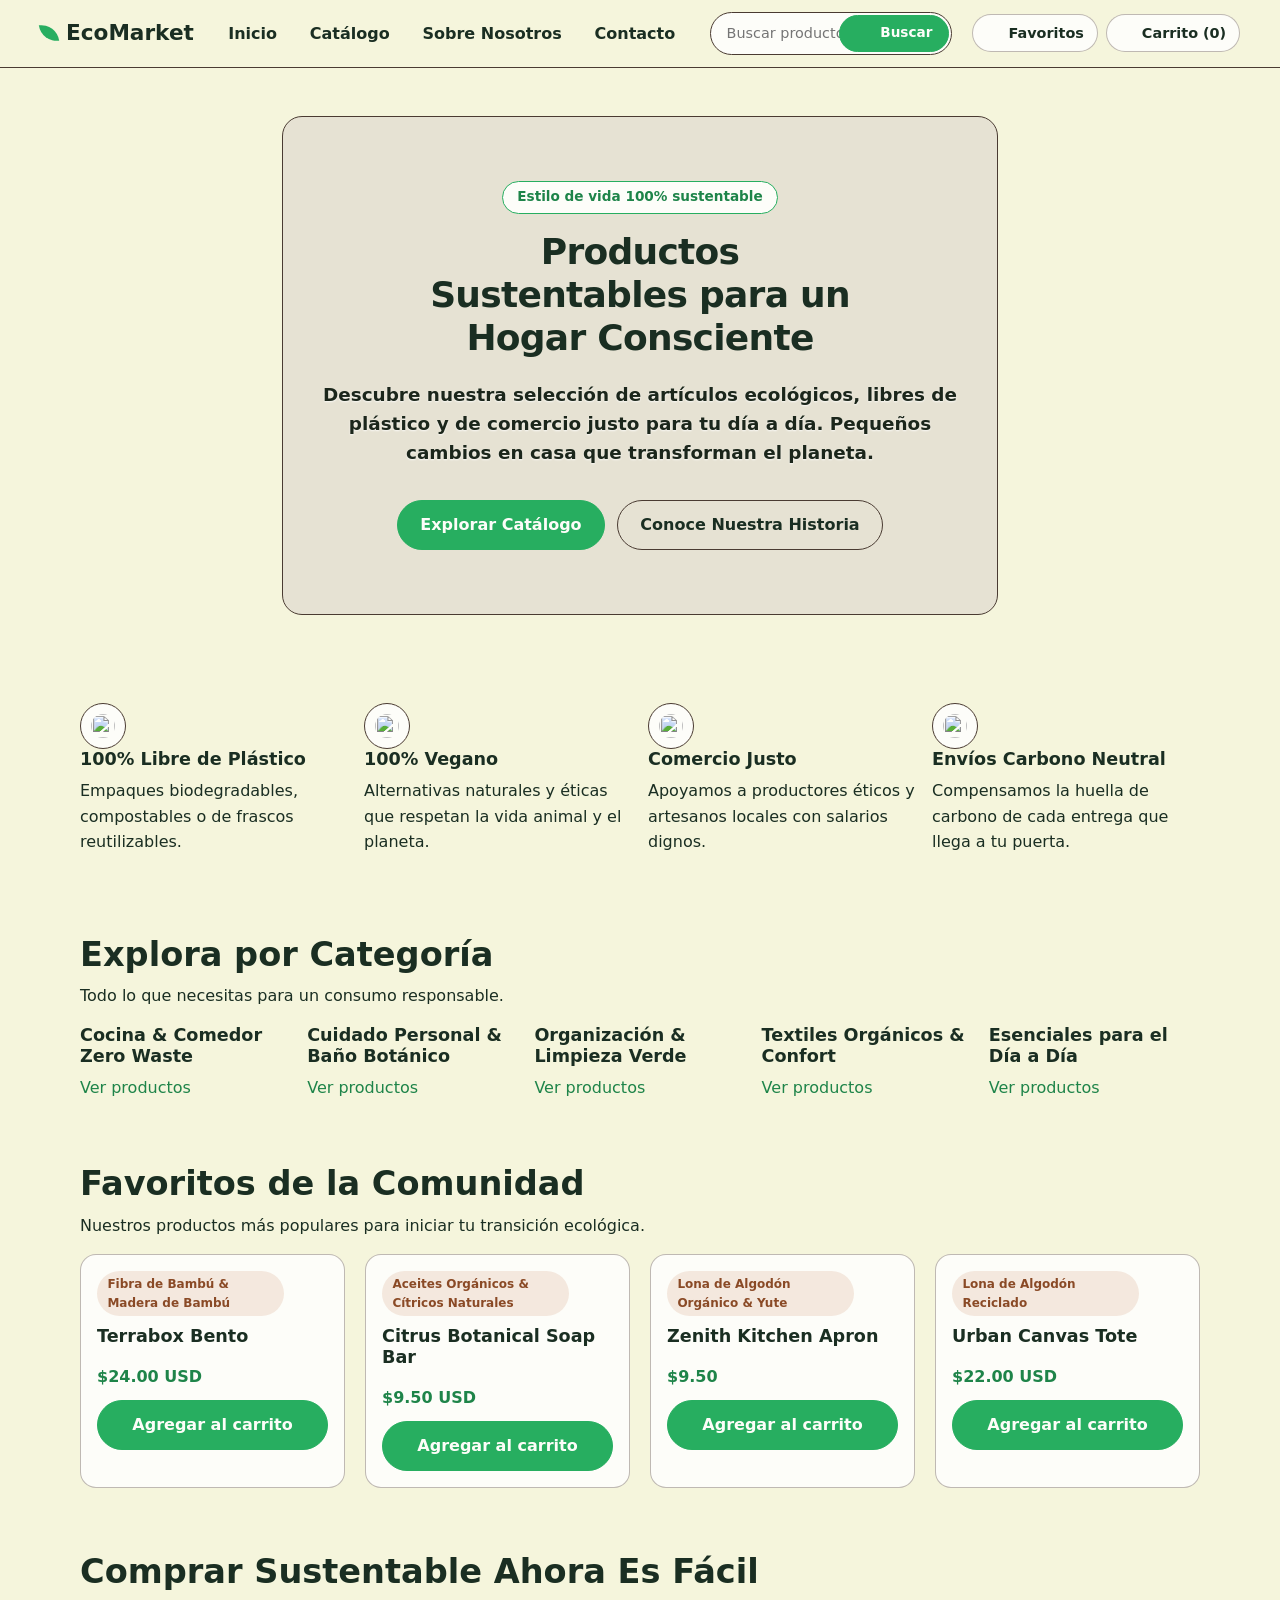
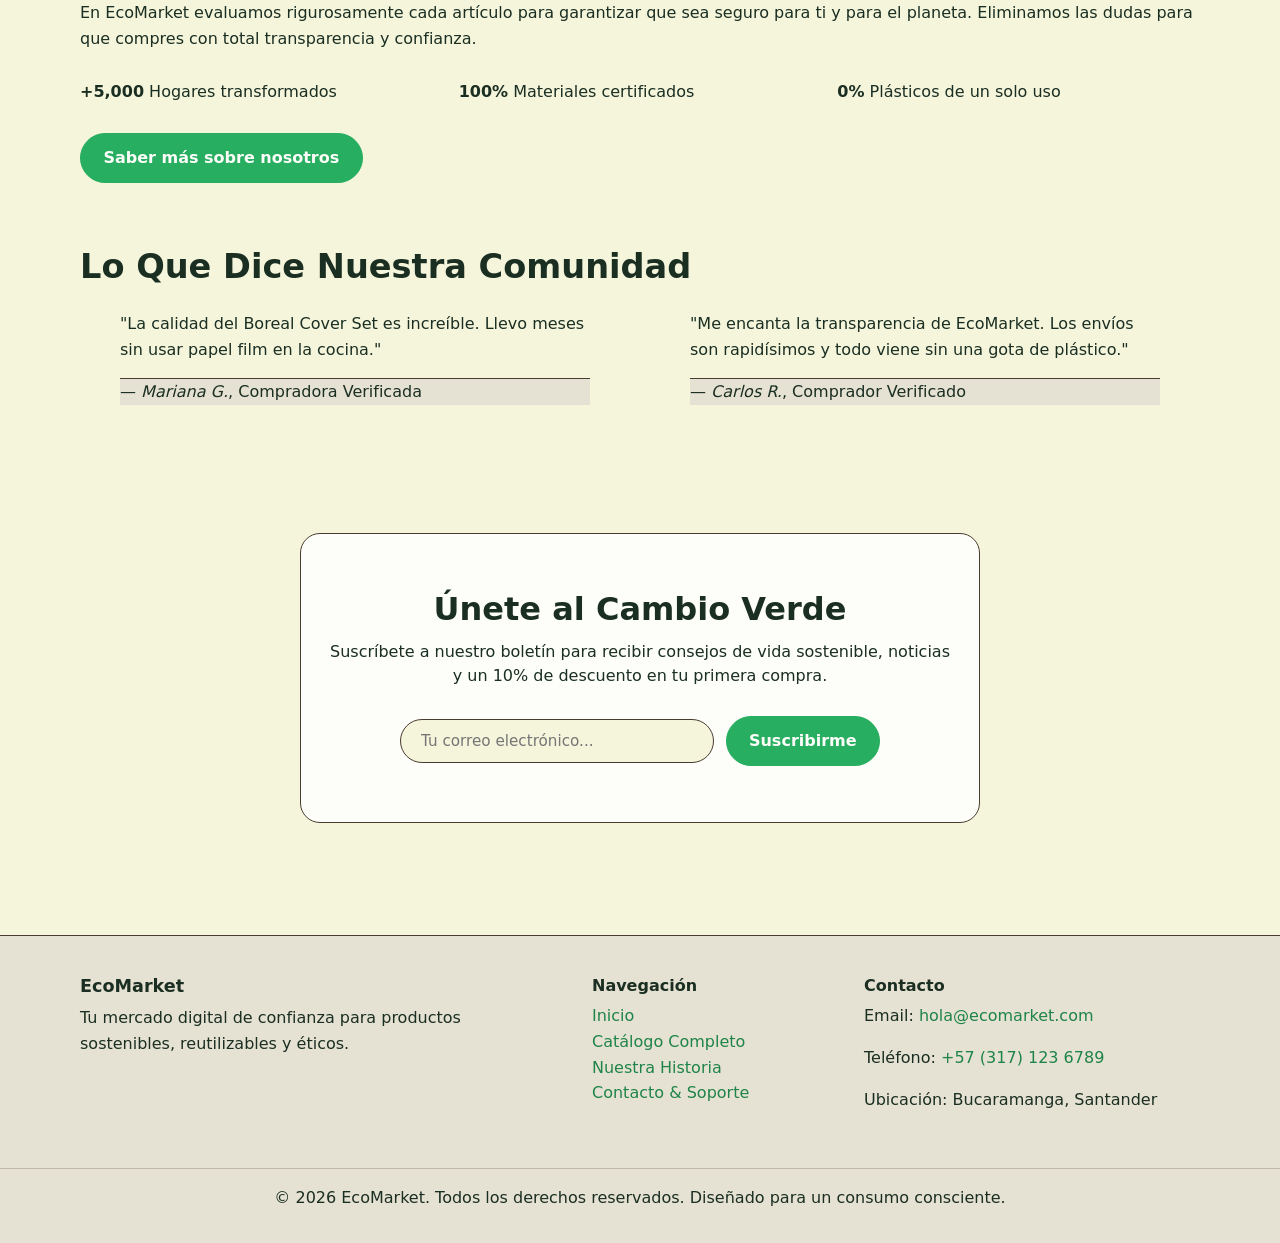
==== commit c94cbe1b: "feat: :construction: Correción codigo" ====
--- a/index.html
+++ b/index.html
@@ -55,7 +55,7 @@
 
   <main id="inicio">
 
-    <section class="hero">
+    <section class="hero" style="background-image: url('../EcoMarket/img/hero/hero.index.png');">
       <span class="badge">Estilo de vida 100% sustentable</span>
       <h1>Productos Sustentables para un Hogar Consciente</h1>
       <p>
--- a/css/main.css
+++ b/css/main.css
@@ -96,4 +96,84 @@
       "info"
       "faq";
   }
-}+}
+
+/* --- Prevenir cualquier desplazamiento horizontal global --- */
+html, body {
+  max-width: 100%;
+  overflow-x: hidden;
+}
+
+/* --- Ajustes de la cabecera para pantallas de celulares --- */
+@media (max-width: 768px) {
+  
+  header {
+    display: flex;
+    flex-direction: column;
+    align-items: center;
+    padding: 0.75rem 1rem;
+    gap: 0.75rem;
+    width: 100%;
+    box-sizing: border-box;
+  }
+
+  /* 1. Logo centrado */
+  header .logo {
+    margin-bottom: 0.25rem;
+  }
+
+  /* 2. Botones de Favoritos y Carrito en una sola fila */
+  .user-actions {
+    display: flex;
+    justify-content: center;
+    width: 100%;
+    gap: 0.5rem;
+  }
+
+  .user-btn {
+    font-size: 0.8rem;
+    padding: 0.4rem 0.75rem;
+  }
+
+  /* 3. Buscador ocupando todo el ancho */
+  .header-search {
+    width: 100%;
+    max-width: 100%;
+  }
+
+  .search-input-wrapper {
+    width: 100%;
+    display: flex;
+  }
+
+  .search-input-wrapper input {
+    width: 100%;
+    min-width: 0; /* Permite que el input se reduzca sin desbordar */
+  }
+
+  /* 4. Menú de navegación adaptable */
+  nav[aria-label="Navegación principal"] {
+    width: 100%;
+    overflow-x: auto; /* Permite deslizar los enlaces suavemente sin barra visible */
+    white-space: nowrap;
+    -webkit-overflow-scrolling: touch;
+    scrollbar-width: none; /* Oculta la barra en Firefox */
+  }
+
+  nav[aria-label="Navegación principal"]::-webkit-scrollbar {
+    display: none; /* Oculta la barra de desplazamiento fea en Chrome/Safari */
+  }
+
+  nav[aria-label="Navegación principal"] ul {
+    display: flex;
+    justify-content: center;
+    flex-wrap: wrap; /* Hace que los enlaces pasen abajo si no caben */
+    gap: 0.75rem 1.25rem;
+    padding: 0.25rem 0;
+    margin: 0;
+  }
+
+  nav[aria-label="Navegación principal"] a {
+    font-size: 0.9rem;
+  }
+}
--- a/css/components.css
+++ b/css/components.css
@@ -357,4 +357,4 @@
   border-color: var(--green);
   outline: 2px solid var(--green);
   outline-offset: 1px;
-}+}
--- a/css/layout.css
+++ b/css/layout.css
@@ -186,4 +186,76 @@
 .newsletter-form button:hover {
   background-color: var(--green-dark);
   transform: translateY(-1px);
+}
+
+/* --- Agrandar el círculo contenedor del icono --- */
+.value-icon, .feature-icon, .icon-circle {
+  width: 75px;   /* Cambia este valor para hacer el círculo más grande (ej: 80px o 90px) */
+  height: 75px;  /* Debe ser igual al width para que se mantenga perfectamente redondo */
+  display: flex;
+  align-items: center;
+  justify-content: center;
+  border-radius: 50%;
+  border: var(--line-strong);
+  background-color: var(--card);
+  margin-bottom: 1rem;
+}
+
+/* --- Agrandar la imagen o icono SVG que va dentro --- */
+.value-icon img, .feature-icon img, .icon-circle img {
+  width: 36px;   /* Aumenta este valor para que el icono se vea más grande (ej: 40px) */
+  height: 36px;
+  object-fit: contain;
+}
+
+
+/* ==========================================================================
+   ENCABEZADOS (HERO) UNIFICADOS PARA LAS 4 PÁGINAS
+   ========================================================================== */
+
+/* 1. Estilo base y capas de fondo para todas las secciones Hero */
+.hero, 
+.hero-catalog, 
+.hero-about, 
+.hero-contact {
+  /* Capa semitransparente clara para dar alto contraste sobre cualquier imagen */
+  background-image: linear-gradient(
+      rgba(245, 245, 220, 0.55), 
+      rgba(245, 245, 220, 0.55)
+    ), 
+    url('../img/hero/hero.index.png'); /* Imagen de fondo predeterminada */
+  
+  background-size: cover;
+  background-position: center;
+  background-repeat: no-repeat;
+  border-radius: 20px;
+  padding: 4rem 2rem;
+  text-align: center;
+  margin: 1.5rem auto;
+  max-width: 1200px;
+}
+
+/* 2. Estilos para que los títulos principales resalten */
+.hero h1, 
+.hero-catalog h1, 
+.hero-about h1, 
+.hero-contact h1 {
+  font-size: 2.25rem;
+  font-weight: 800;
+  color: var(--ink);
+  margin-bottom: 1rem;
+}
+
+/* 3. Estilos de alta legibilidad para los párrafos de todos los Hero */
+.hero p, 
+.hero-catalog p, 
+.hero-about p, 
+.hero-contact p {
+  color: #1b261b;             /* Verde oscuro profundo para máximo contraste */
+  font-size: 1.15rem;          /* Tamaño de letra más cómodo y legible */
+  font-weight: 600;            /* Letra semi-negrita */
+  line-height: 1.6;            /* Espaciado claro entre líneas */
+  max-width: 650px;            /* Limita el ancho del texto */
+  margin: 1.25rem auto 2rem;   /* Centra el párrafo automáticamente */
+  text-shadow: 0 1px 2px rgba(255, 255, 255, 0.8); /* Sombra clara de resalte */
 }
